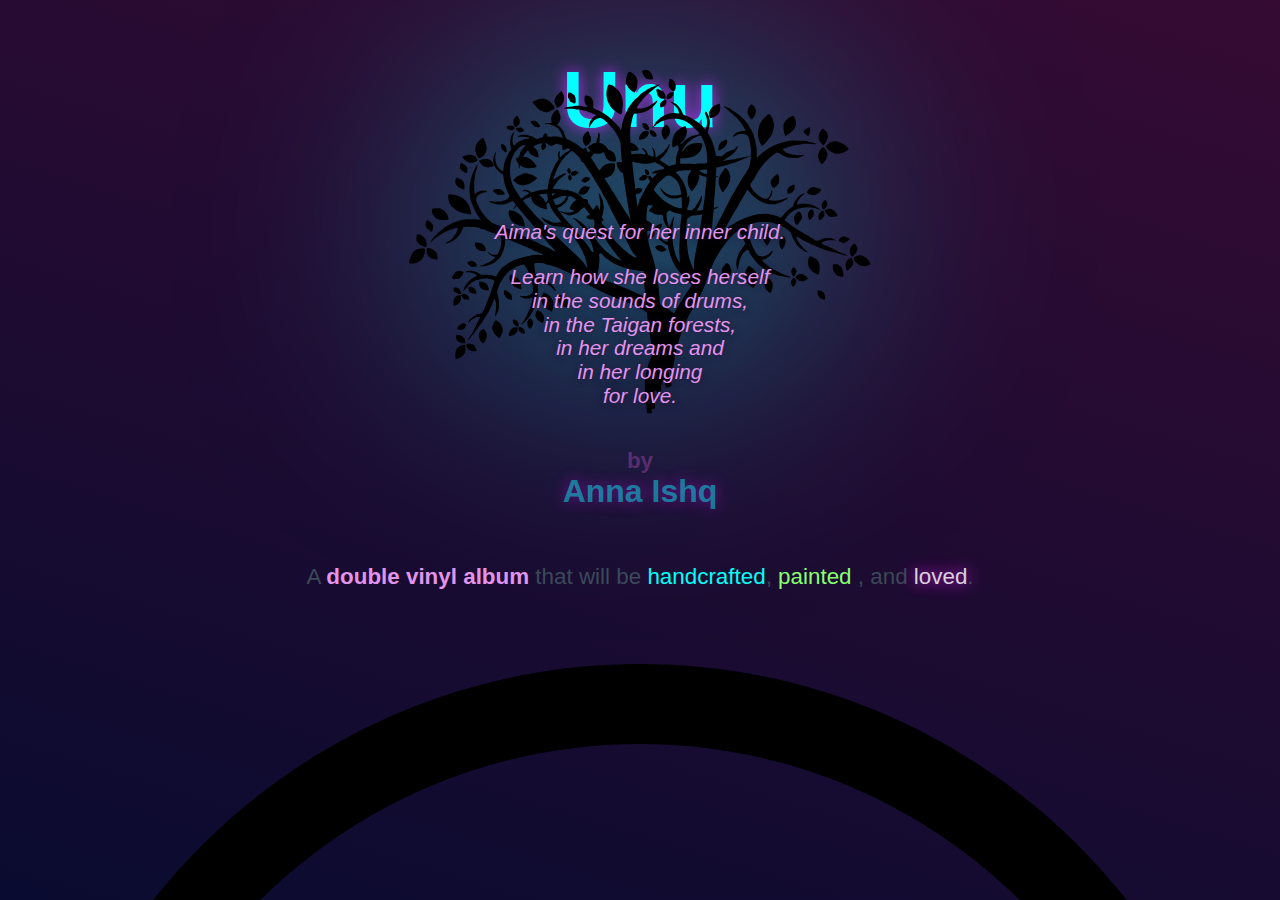
==== docs/index.html @ a0bbf8cc "add nice thank you page" ====
<!DOCTYPE html>
<html lang="en">

<head>
  <link href="normalize.css" rel="stylesheet" />
  <link rel="stylesheet" href="https://sibforms.com/forms/end-form/build/sib-styles.css">
  <link href="style.css" rel="stylesheet" />
</head>

<body>
  <div id='article'>
    <h1 class='album'>Unu</h1>
    <div class='album-desc'>
      <img class='tree' src='tree.svg' />
      <p>Aima's quest for her inner child.</p>
      <p>Learn how she loses herself
        in the sounds of drums,
        in the Taigan forests,
        in her dreams and
        in her longing
        for love.
      </p>
    </div>
    <h2 class='band'>by<br /><b>Anna Ishq</b></h2>

    <p class='what'>
      A <b>double vinyl album</b> that will be
      <span class='hand'>handcrafted</span>,
      <span class='paint'>painted</span>
      , and <span class='loved'>loved</span>.
    </p>
    <!-- SENDINBLUE -->

    <div id='connect' class="sib-form">
      <div id="sib-form-container" class="sib-form-container">
        <div id="error-message" class="sib-form-message-panel">
          <div class="sib-form-message-panel__text sib-form-message-panel__text--center">
            <svg viewBox="0 0 512 512" class="sib-icon sib-notification__icon">
              <path
                d="M256 40c118.621 0 216 96.075 216 216 0 119.291-96.61 216-216 216-119.244 0-216-96.562-216-216 0-119.203 96.602-216 216-216m0-32C119.043 8 8 119.083 8 256c0 136.997 111.043 248 248 248s248-111.003 248-248C504 119.083 392.957 8 256 8zm-11.49 120h22.979c6.823 0 12.274 5.682 11.99 12.5l-7 168c-.268 6.428-5.556 11.5-11.99 11.5h-8.979c-6.433 0-11.722-5.073-11.99-11.5l-7-168c-.283-6.818 5.167-12.5 11.99-12.5zM256 340c-15.464 0-28 12.536-28 28s12.536 28 28 28 28-12.536 28-28-12.536-28-28-28z" />
            </svg>
            <span class="sib-form-message-panel__inner-text">
              Your subscription could not be saved 😭. Please try again.
            </span>
          </div>
        </div>
        <div></div>
        <div id="success-message" class="sib-form-message-panel">
          <div class="sib-form-message-panel__text sib-form-message-panel__text--center">
            <svg viewBox="0 0 512 512" class="sib-icon sib-notification__icon">
              <path
                d="M256 8C119.033 8 8 119.033 8 256s111.033 248 248 248 248-111.033 248-248S392.967 8 256 8zm0 464c-118.664 0-216-96.055-216-216 0-118.663 96.055-216 216-216 118.664 0 216 96.055 216 216 0 118.663-96.055 216-216 216zm141.63-274.961L217.15 376.071c-4.705 4.667-12.303 4.637-16.97-.068l-85.878-86.572c-4.667-4.705-4.637-12.303.068-16.97l8.52-8.451c4.705-4.667 12.303-4.637 16.97.068l68.976 69.533 163.441-162.13c4.705-4.667 12.303-4.637 16.97.068l8.451 8.52c4.668 4.705 4.637 12.303-.068 16.97z" />
            </svg>
            <span class="sib-form-message-panel__inner-text">
              Your subscription has been successful. Thank you 💖 !
            </span>
          </div>
        </div>
        <div></div>
        <div id="sib-container" class="what sib-container--large sib-container--vertical">
          <form id="sib-form" method="POST"
            action="https://6066d3c8.sibforms.com/serve/[base64]"
            data-type="subscription">
            <div>
              <div class="sib-input sib-form-block">
                <div class="form__entry entry_block">
                  <div class="form__label-row ">
                    <label class="entry__label" for="EMAIL" data-required="*">Enter your email address to be
                      notified&nbsp;</label>

                    <div class="entry__field">
                      <input class="input " type="text" id="EMAIL" name="EMAIL" autocomplete="off" placeholder="EMAIL"
                        data-required="true" required />
                    </div>
                  </div>

                  <label class="entry__error entry__error--primary">
                  </label>
                  <label class="entry__specification">
                    For example: abc@xyz.com
                  </label>
                </div>
              </div>
            </div>
            <div>
              <div class="sib-optin sib-form-block" data-required="true">
                <div class="form__entry entry_mcq">
                  <div class="form__label-row ">
                    <div class="entry__choice">
                      <label>
                        <input type="checkbox" class="input_replaced" value="1" id="OPT_IN" name="OPT_IN" required />
                        <span class="checkbox checkbox_tick_positive"></span><span>
                          <p class='agree'>I agree to receive your newsletters and accept the data privacy
                            statement.&nbsp;<span data-required="*" class="entry__label entry__label_optin"></span>
                          </p>
                        </span> </label>
                    </div>
                  </div>
                  <label class="entry__error entry__error--primary">
                  </label>
                  <label class="entry__specification">
                    You may unsubscribe at any time using the link in each email.
                  </label>
                </div>
              </div>
            </div>
            <div>
              <div class="sib-form__declaration">
                <div class="declaration-block-icon">
                  <svg class="icon__SVG" width="0" height="0" version="1.1" xmlns="http://www.w3.org/2000/svg">
                    <defs>
                      <symbol id="svgIcon-sphere" viewBox="0 0 63 63">
                        <path class="path1"
                          d="M31.54 0l1.05 3.06 3.385-.01-2.735 1.897 1.05 3.042-2.748-1.886-2.738 1.886 1.044-3.05-2.745-1.897h3.393zm13.97 3.019L46.555 6.4l3.384.01-2.743 2.101 1.048 3.387-2.752-2.1-2.752 2.1 1.054-3.382-2.745-2.105h3.385zm9.998 10.056l1.039 3.382h3.38l-2.751 2.1 1.05 3.382-2.744-2.091-2.743 2.091 1.054-3.381-2.754-2.1h3.385zM58.58 27.1l1.04 3.372h3.379l-2.752 2.096 1.05 3.387-2.744-2.091-2.75 2.092 1.054-3.387-2.747-2.097h3.376zm-3.076 14.02l1.044 3.364h3.385l-2.743 2.09 1.05 3.392-2.744-2.097-2.743 2.097 1.052-3.377-2.752-2.117 3.385-.01zm-9.985 9.91l1.045 3.364h3.393l-2.752 2.09 1.05 3.393-2.745-2.097-2.743 2.097 1.05-3.383-2.751-2.1 3.384-.01zM31.45 55.01l1.044 3.043 3.393-.008-2.752 1.9L34.19 63l-2.744-1.895-2.748 1.891 1.054-3.05-2.743-1.9h3.384zm-13.934-3.98l1.036 3.364h3.402l-2.752 2.09 1.053 3.393-2.747-2.097-2.752 2.097 1.053-3.382-2.743-2.1 3.384-.01zm-9.981-9.91l1.045 3.364h3.398l-2.748 2.09 1.05 3.392-2.753-2.1-2.752 2.096 1.053-3.382-2.743-2.102 3.384-.009zM4.466 27.1l1.038 3.372H8.88l-2.752 2.097 1.053 3.387-2.743-2.09-2.748 2.09 1.053-3.387L0 30.472h3.385zm3.069-14.025l1.045 3.382h3.395L9.23 18.56l1.05 3.381-2.752-2.09-2.752 2.09 1.053-3.381-2.744-2.1h3.384zm9.99-10.056L18.57 6.4l3.393.01-2.743 2.1 1.05 3.373-2.754-2.092-2.751 2.092 1.053-3.382-2.744-2.1h3.384zm24.938 19.394l-10-4.22a2.48 2.48 0 00-1.921 0l-10 4.22A2.529 2.529 0 0019 24.75c0 10.47 5.964 17.705 11.537 20.057a2.48 2.48 0 001.921 0C36.921 42.924 44 36.421 44 24.75a2.532 2.532 0 00-1.537-2.336zm-2.46 6.023l-9.583 9.705a.83.83 0 01-1.177 0l-5.416-5.485a.855.855 0 010-1.192l1.177-1.192a.83.83 0 011.177 0l3.65 3.697 7.819-7.916a.83.83 0 011.177 0l1.177 1.191a.843.843 0 010 1.192z"
                          fill="#0092FF"></path>
                      </symbol>
                    </defs>
                  </svg>
                  <svg class="svgIcon-sphere">
                    <use xlink:href="#svgIcon-sphere"></use>
                  </svg>
                </div>
                <p>
                  We use Sendinblue as our marketing platform. By Clicking below to submit this form, you acknowledge
                  that the information you provided will be transferred to Sendinblue for processing in accordance with
                  their <a target="_blank" class="clickable_link"
                    href="https://www.sendinblue.com/legal/termsofuse/">terms of use</a>
                </p>
              </div>

            </div>
            <div>
              <div class="sib-captcha sib-form-block">
                <div class="form__entry entry_block">
                  <div class="form__label-row ">
                    <script>
                      function handleCaptchaResponse() {
                        var event = new Event('captchaChange');
                        document.getElementById('sib-captcha').dispatchEvent(event);
                      }
                    </script>
                    <div class="g-recaptcha sib-visible-recaptcha" id="sib-captcha"
                      data-sitekey="6Lf5UkglAAAAABh7Z6KEwDPPLMOrVf8pOLL-XUSX" data-callback="handleCaptchaResponse">
                    </div>
                  </div>
                  <label class="entry__error entry__error--primary">
                  </label>
                </div>
              </div>
            </div>
            <div>
              <div class="sib-form-block">
                <button class="sib-form-block__button sib-form-block__button-with-loader" form="sib-form" type="submit">
                  <svg class="icon clickable__icon progress-indicator__icon sib-hide-loader-icon" viewBox="0 0 512 512">
                    <path
                      d="M460.116 373.846l-20.823-12.022c-5.541-3.199-7.54-10.159-4.663-15.874 30.137-59.886 28.343-131.652-5.386-189.946-33.641-58.394-94.896-95.833-161.827-99.676C261.028 55.961 256 50.751 256 44.352V20.309c0-6.904 5.808-12.337 12.703-11.982 83.556 4.306 160.163 50.864 202.11 123.677 42.063 72.696 44.079 162.316 6.031 236.832-3.14 6.148-10.75 8.461-16.728 5.01z" />
                  </svg>
                  VALIDATE
                </button>
              </div>
            </div>

            <input type="text" name="email_address_check" value="" class="input--hidden">
            <input type="hidden" name="locale" value="en">
          </form>
        </div>
      </div>
    </div>
    <!-- End Sendinblue Form -->


    <!-- /SENDINBLUE -->
    <!--
    <div id="social">
      <p>Be notified through:</p>
      <a class="btn btn-icon btn-facebook" href="#"><i class="fa fa-facebook"></i><span>Facebook</span></a>
      <a class="btn btn-icon btn-twitter" href="#"><i class="fa fa-twitter"></i><span>Twitter</span></a>
      <a class="btn btn-icon btn-googleplus" href="#"><i class="fa fa-google-plus"></i><span>Google+</span></a>
      <a class="btn btn-icon btn-pinterest" href="#"><i class="fa fa-pinterest"></i><span>Pinterest</span></a>
      <a class="btn btn-icon btn-linkedin" href="#"><i class="fa fa-linkedin"></i><span>LinkedIn</span></a>
    </div>

    <p class='qr'>
      <img src='unu-qr-s.png' />
    </p>
      TODO: 
      1. email entry
      2. follow on insta, facebook, etc
      3. "share button" (with social card)

    <h3>Pre-sale opening soon</h3>
    <h3>Get the early bird price:</h3>
    -->
  </div>

  <script>
    window.REQUIRED_CODE_ERROR_MESSAGE = 'Please choose a country code';
    window.LOCALE = 'en';
    window.EMAIL_INVALID_MESSAGE = window.SMS_INVALID_MESSAGE = "The information provided is invalid. Please review the field format and try again.";

    window.REQUIRED_ERROR_MESSAGE = "This field cannot be left blank 😊";

    window.GENERIC_INVALID_MESSAGE = "The information provided is invalid. Please review the field format and try again.";




    window.translation = {
      common: {
        selectedList: '{quantity} list selected',
        selectedLists: '{quantity} lists selected'
      }
    };

    var AUTOHIDE = Boolean(0);
  </script>
  <script defer src="https://sibforms.com/forms/end-form/build/main.js"></script>

  <script src="https://www.google.com/recaptcha/api.js?hl=en"></script>
</body>

</html>
---- docs/style.css ----
@import url(https://maxcdn.bootstrapcdn.com/font-awesome/4.2.0/css/font-awesome.min.css);
@import url(https://fonts.googleapis.com/css?family=Roboto:400,300);

html {
  height: 100%;
}
body {
  height: 100%;
  overflow: hidden;

  color: #e394ec;
  background-repeat: no-repeat;
  background-attachment: fixed;
  background: linear-gradient(197deg, #350b33 0%, #0a0b30 100%);

  font-family:Arial, Helvetica, sans-serif;
}

#article {
  height: 100%;
  width: 100%;
  overflow:auto;
  position: relative;
}

h1.album {
  text-align: center;
  font-size: 5rem;
  color: #00ffff;
  text-shadow: 0 0 15px #e20aff;
}

div.album-desc {
  position: relative;
  max-width: 300px;
  display: table;
  margin: -100px auto;
  padding: 100px;
}

.album-desc img.tree {
  position:absolute;
  top:-40px;
  left:0px;
  bottom:0;
  right:0;
  z-index:20;
  filter: drop-shadow(0 0 130px #00fffa);
  animation: shadow 18s infinite;
}

@keyframes loved {
  0% { 
    color: #3c4858;
  }
  90% { 
    color: #ffffffcf;
  }
}

@keyframes shadow {
  0%, 100%  { 
    filter: brightness(0.12) drop-shadow(0 10px 130px #00fffa);
  }
  50% { 
    filter: brightness(0.08) drop-shadow(0 10px 130px #ffff00);
  }
}

.album-desc p {
  position: relative;
  z-index:30;
  font-size: 1.3rem;
  font-style: italic;
  text-align: center;
  white-space:pre-line;
  text-shadow: 0 0 8px #211035;
}

h2.band {
  color: #5e2165;
  font-size: 1.4rem;

  text-align: center;
  font-weight: bold;
}

h2.band b {
  font-size: 2rem;
  color: #00ffff73;
  text-shadow: 0 0 15px #e20aff78;
}


#article .what b {
  color: #e394ec;
}
#article .what .hand {
  color: #02fff7;
}
#article .what .paint {
  color: #88ff6f;
}
#article .what .loved {
  color: #ffffffcf;
  text-shadow: 0 0 15px #e01dfe;
  animation: loved 3s infinite;
  animation-direction: alternate;
}

.qr img {
  border-style: none;
  max-width: 20%;
  display: table;
  margin: auto;
}

h3.pre-sale {

}

/**** share buttons ****/



/*Pen code from this point on*/
.btn {
  clear:both;
  white-space:nowrap;
  font-size:.8em;
  display:inline-block;
  border-radius:5px;
  box-shadow: 0 1px 5px 0 rgba(0, 0, 0, 0.35);
  margin:2px;
  -webkit-transition:all .5s;
  -moz-transition:all .5s;
  transition:all .5s;
  overflow:hidden
}

.btn:hover {
  box-shadow: 0 5px 15px 0 rgba(0, 0, 0, 0.45);
}

.btn:focus {
  box-shadow: 0 3px 10px 0 rgba(0, 0, 0, 0.4);
}

.btn > span,.btn-icon > i {
  float:left;
  padding:13px;
  -webkit-transition:all .5s;
  -moz-transition:all .5s;
  transition:all .5s;
  line-height:1em
}

.btn > span {
  padding:14px 18px 16px;
  white-space:nowrap;
  color:#FFF;
  background:#b8b8b8
}

.btn:focus > span {
  background:#9a9a9a
}

.btn-icon > i {
  border-radius:5px 0 0 5px;
  position:relative;
  width:13px;
  text-align:center;
  font-size:1.25em;
  color:#fff;
  background:#212121
}

.btn-icon > i:after {
  content:"";
  border:8px solid;
  border-color:transparent transparent transparent #222;
  position:absolute;
  top:13px;
  right:-15px
}

.btn-icon:hover > i,.btn-icon:focus > i {
  color:#FFF
}

.btn-icon > span {
  border-radius:0 5px 5px 0
}

/*Facebook*/
.btn-facebook:hover > i,.btn-facebook:focus > i {
  color:#3b5998
}

.btn-facebook > span {
  background:#3b5998
}

/*Twitter*/
.btn-twitter:hover > i,.btn-twitter:focus > i {
  color:#55acee
}

.btn-twitter > span {
  background:#55acee
}

/*Google*/
.btn-googleplus:hover > i,.btn-googleplus:focus > i {
  color:#dd4b39
}

.btn-googleplus > span {
  background:#dd4b39
}

/*Pinterest*/
.btn-pinterest:hover > i,.btn-pinterest:focus > i {
  color:#cb2028
}

.btn-pinterest > span {
  background:#cb2028
}

/*LinkedIn*/
.btn-linkedin:hover > i,.btn-linkedin:focus > i {
  color:#007bb6
}

.btn-linkedin > span {
  background:#007bb6
}


/*** SENDINBLUE ***/
#sib-container {
  margin: 2rem auto;
  display: table;
  width: auto;
  width: 600px;
  /* height: 200px; */
}

@font-face {
  font-display: block;
  font-family: Roboto;
  src: url(https://assets.sendinblue.com/font/Roboto/Latin/normal/normal/7529907e9eaf8ebb5220c5f9850e3811.woff2) format("woff2"), url(https://assets.sendinblue.com/font/Roboto/Latin/normal/normal/25c678feafdc175a70922a116c9be3e7.woff) format("woff")
}

@font-face {
  font-display: fallback;
  font-family: Roboto;
  font-weight: 600;
  src: url(https://assets.sendinblue.com/font/Roboto/Latin/medium/normal/6e9caeeafb1f3491be3e32744bc30440.woff2) format("woff2"), url(https://assets.sendinblue.com/font/Roboto/Latin/medium/normal/71501f0d8d5aa95960f6475d5487d4c2.woff) format("woff")
}

@font-face {
  font-display: fallback;
  font-family: Roboto;
  font-weight: 700;
  src: url(https://assets.sendinblue.com/font/Roboto/Latin/bold/normal/3ef7cf158f310cf752d5ad08cd0e7e60.woff2) format("woff2"), url(https://assets.sendinblue.com/font/Roboto/Latin/bold/normal/ece3a1d82f18b60bcce0211725c476aa.woff) format("woff")
}

#sib-container input:-ms-input-placeholder {
  text-align: left;
  font-family: "Helvetica", sans-serif;
  color: #c0ccda;
}

#sib-container input::placeholder {
  text-align: left;
  font-family: "Helvetica", sans-serif;
  color: #c0ccda;
}

#sib-container textarea::placeholder {
  text-align: left;
  font-family: "Helvetica", sans-serif;
  color: #c0ccda;
}

.sib-form__declaration {
  opacity: 0.4;
  filter: hue-rotate(71deg);
}

.sib-form .entry__specification {
  color: #8a9cb4;
  margin: 0;
  font-size: 80%;
}

p.agree {
  color: #e41cf8a6;
}

#sib-form .entry__label {
  display: inline;
}

#sib-form > div {
  padding: 8px 0;
}

svg.svgIcon-sphere {
  width:63px;
  height:63px;
}

#sib-form .sib-form-block__button {
  background: #e20aff;
  font-weight: bold;
  color: #121031;

  border: 1px solid #e11bfe8f;
  border-radius: 5px;
  box-shadow: 0 0 15px #0f0906cf;
}

#article .what {
  text-align: center;
  color: #3c4858;
  font-size: 1.4rem;
  margin: 20px;
}


@media (min-width:320px)  { 
  #article p.what {
    line-height:150%;
  }
  #connect {
    padding: 0;
  }
  #sib-container.what {
    margin: 50px 0 0 0;
    font-size: inherit;
    width: 100%;
    border-top: 1px solid #e11bfe8f;
    padding: 50px;
    background: #05133199;
    box-shadow: 0 0 15px #ff996278;
  }
}

@media (min-width:700px) { 
  #connect {
    height: 600px;
  }

  #article .what {
    color: #3c4858;
    font-size: 1.4rem;
    margin: 50px auto;
    display: table;
  }
  #sib-container.what {
    width: 600px;
    display: table;
    margin: 50px auto;
    font-size: inherit;
    border: 1px solid #e11bfe8f;
    border-radius: 10px;
    padding: 20px;
    background: #05133199;
    box-shadow: 0 0 15px #ff996278;
  }
}
@media (min-width:1281px) { /* hi-res laptops and desktops */ }
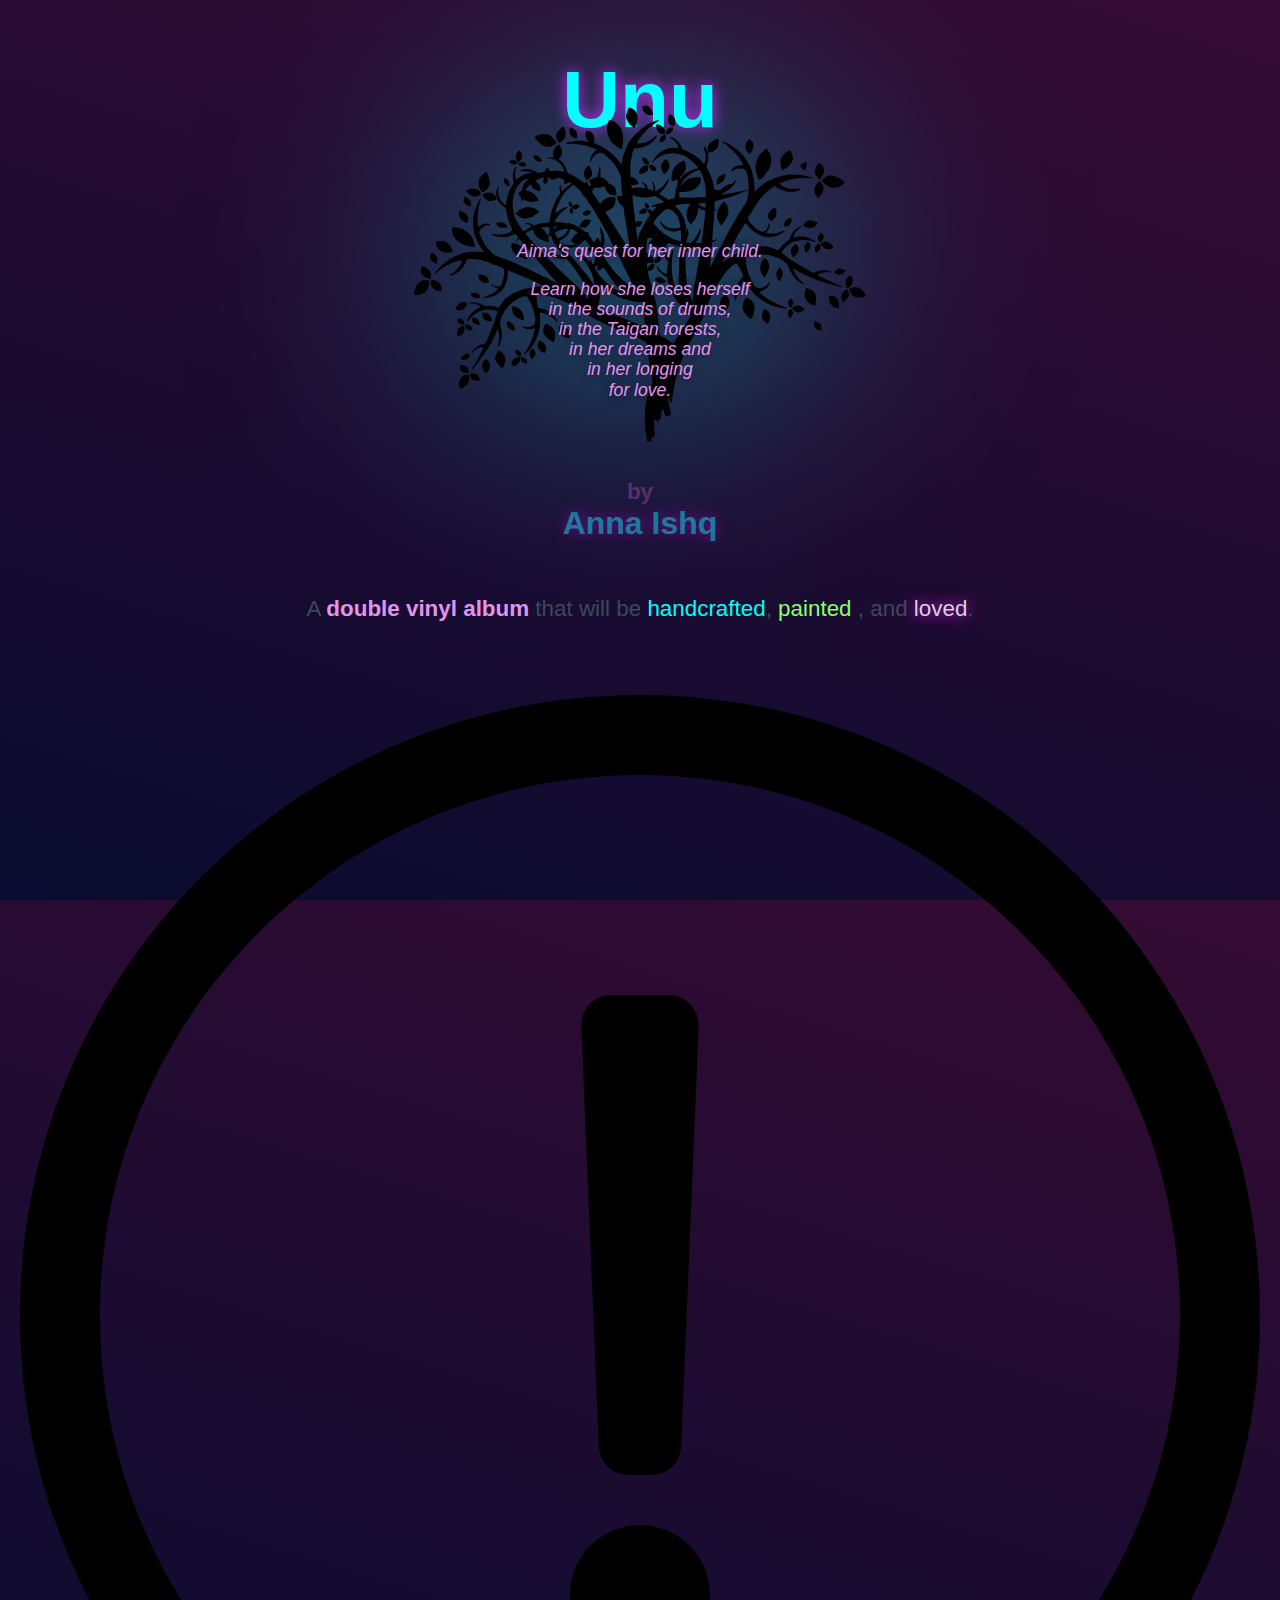
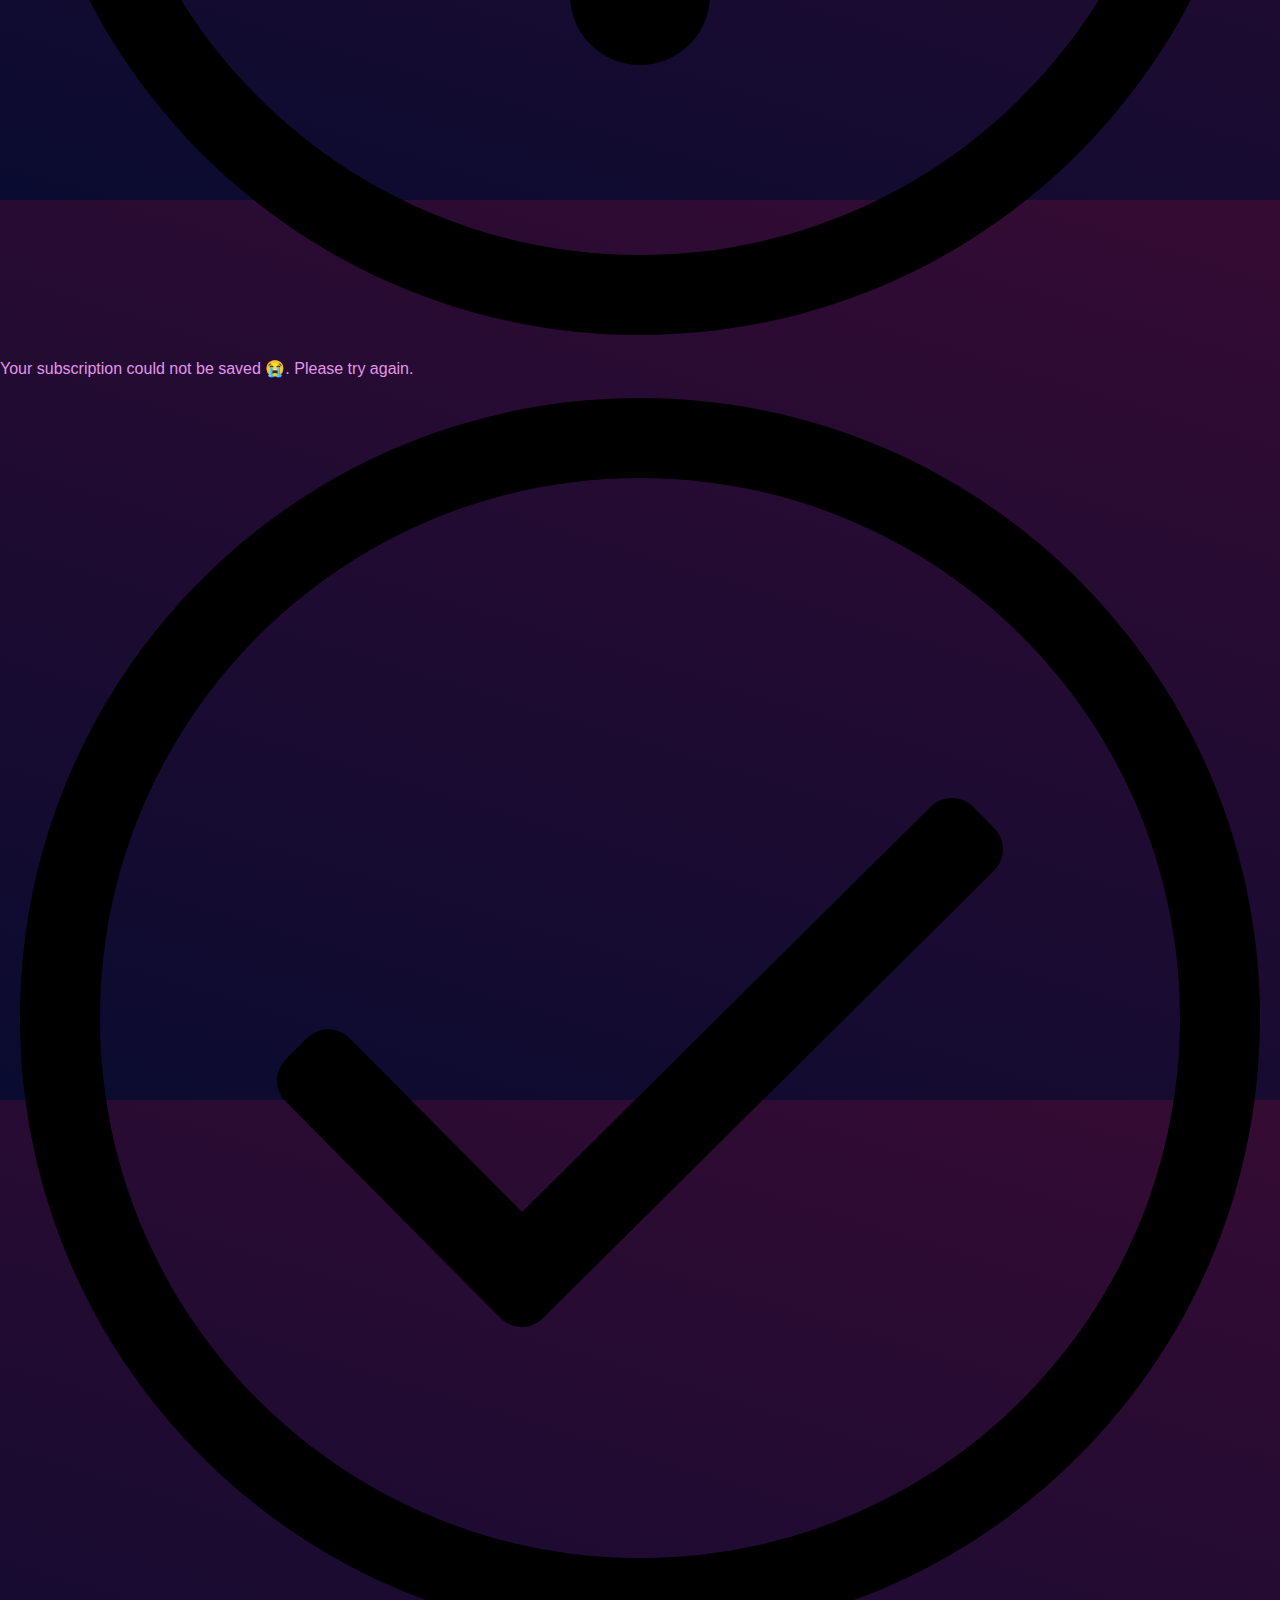
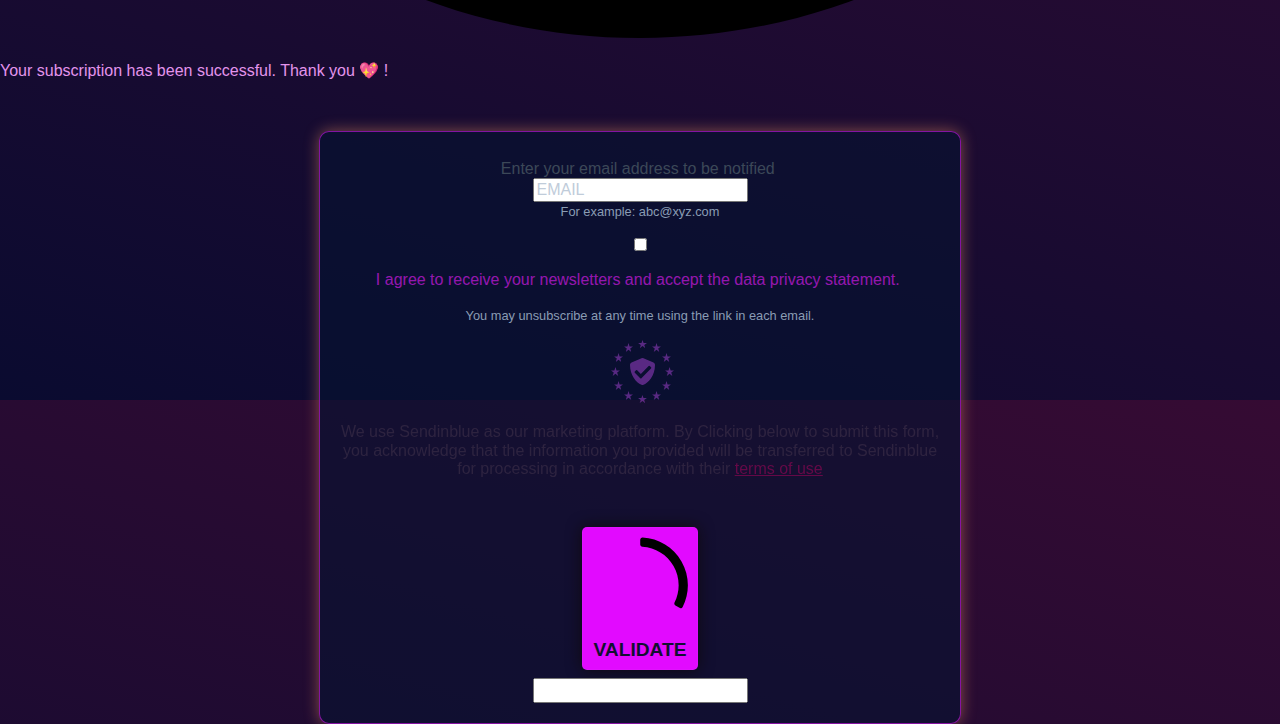
==== commit 8fe462ce: "improved tree display when resizing window" ====
--- a/docs/index.html
+++ b/docs/index.html
@@ -12,14 +12,16 @@
     <h1 class='album'>Unu</h1>
     <div class='album-desc'>
       <img class='tree' src='tree.svg' />
-      <p>Aima's quest for her inner child.</p>
-      <p>Learn how she loses herself
-        in the sounds of drums,
-        in the Taigan forests,
-        in her dreams and
-        in her longing
-        for love.
-      </p>
+      <div class='story'>
+        <p>Aima's quest for her inner child.</p>
+        <p>Learn how she loses herself
+          in the sounds of drums,
+          in the Taigan forests,
+          in her dreams and
+          in her longing
+          for love.
+        </p>
+      </div>
     </div>
     <h2 class='band'>by<br /><b>Anna Ishq</b></h2>
 
@@ -59,7 +61,7 @@
         <div></div>
         <div id="sib-container" class="what sib-container--large sib-container--vertical">
           <form id="sib-form" method="POST"
-            action="https://6066d3c8.sibforms.com/serve/[base64]"
+            action="https://6066d3c8.sibforms.com/serve/[base64]"
             data-type="subscription">
             <div>
               <div class="sib-input sib-form-block">
@@ -130,23 +132,8 @@
 
             </div>
             <div>
-              <div class="sib-captcha sib-form-block">
-                <div class="form__entry entry_block">
-                  <div class="form__label-row ">
-                    <script>
-                      function handleCaptchaResponse() {
-                        var event = new Event('captchaChange');
-                        document.getElementById('sib-captcha').dispatchEvent(event);
-                      }
-                    </script>
-                    <div class="g-recaptcha sib-visible-recaptcha" id="sib-captcha"
-                      data-sitekey="6Lf5UkglAAAAABh7Z6KEwDPPLMOrVf8pOLL-XUSX" data-callback="handleCaptchaResponse">
-                    </div>
-                  </div>
-                  <label class="entry__error entry__error--primary">
-                  </label>
-                </div>
-              </div>
+              <div class="g-recaptcha" data-sitekey="6LeVXEwlAAAAAHlqNTfG-Y4meAdv8w8OZF-QHkio"
+                data-callback="invisibleCaptchaCallback" data-size="invisible" onclick="executeCaptcha"></div>
             </div>
             <div>
               <div class="sib-form-block">
@@ -166,31 +153,7 @@
         </div>
       </div>
     </div>
-    <!-- End Sendinblue Form -->
-
-
     <!-- /SENDINBLUE -->
-    <!--
-    <div id="social">
-      <p>Be notified through:</p>
-      <a class="btn btn-icon btn-facebook" href="#"><i class="fa fa-facebook"></i><span>Facebook</span></a>
-      <a class="btn btn-icon btn-twitter" href="#"><i class="fa fa-twitter"></i><span>Twitter</span></a>
-      <a class="btn btn-icon btn-googleplus" href="#"><i class="fa fa-google-plus"></i><span>Google+</span></a>
-      <a class="btn btn-icon btn-pinterest" href="#"><i class="fa fa-pinterest"></i><span>Pinterest</span></a>
-      <a class="btn btn-icon btn-linkedin" href="#"><i class="fa fa-linkedin"></i><span>LinkedIn</span></a>
-    </div>
-
-    <p class='qr'>
-      <img src='unu-qr-s.png' />
-    </p>
-      TODO: 
-      1. email entry
-      2. follow on insta, facebook, etc
-      3. "share button" (with social card)
-
-    <h3>Pre-sale opening soon</h3>
-    <h3>Get the early bird price:</h3>
-    -->
   </div>
 
   <script>
@@ -198,7 +161,7 @@
     window.LOCALE = 'en';
     window.EMAIL_INVALID_MESSAGE = window.SMS_INVALID_MESSAGE = "The information provided is invalid. Please review the field format and try again.";
 
-    window.REQUIRED_ERROR_MESSAGE = "This field cannot be left blank 😊";
+    window.REQUIRED_ERROR_MESSAGE = "This field cannot be left blank 🧐";
 
     window.GENERIC_INVALID_MESSAGE = "The information provided is invalid. Please review the field format and try again.";
 
--- a/docs/style.css
+++ b/docs/style.css
@@ -1,25 +1,15 @@
-@import url(https://maxcdn.bootstrapcdn.com/font-awesome/4.2.0/css/font-awesome.min.css);
-@import url(https://fonts.googleapis.com/css?family=Roboto:400,300);
-
 html {
   height: 100%;
 }
 body {
-  height: 100%;
-  overflow: hidden;
-
   color: #e394ec;
   background-repeat: no-repeat;
   background-attachment: fixed;
-  background: linear-gradient(197deg, #350b33 0%, #0a0b30 100%);
-
+  background: linear-gradient(204deg, #350b33 0%, #0a0b30 70%);
   font-family:Arial, Helvetica, sans-serif;
 }
 
 #article {
-  height: 100%;
-  width: 100%;
-  overflow:auto;
   position: relative;
 }
 
@@ -30,20 +20,15 @@
   text-shadow: 0 0 15px #e20aff;
 }
 
-div.album-desc {
-  position: relative;
-  max-width: 300px;
-  display: table;
-  margin: -100px auto;
-  padding: 100px;
+
+div.album-desc .story {
+  position:absolute;
+  top:6rem;
+  left: 0;
+  right: 0;
 }
 
 .album-desc img.tree {
-  position:absolute;
-  top:-40px;
-  left:0px;
-  bottom:0;
-  right:0;
   z-index:20;
   filter: drop-shadow(0 0 130px #00fffa);
   animation: shadow 18s infinite;
@@ -85,6 +70,10 @@
   font-weight: bold;
 }
 
+.thank-you h2.band {
+  margin-top: 60px;
+}
+
 h2.band b {
   font-size: 2rem;
   color: #00ffff73;
@@ -115,131 +104,8 @@
   margin: auto;
 }
 
-h3.pre-sale {
-
-}
-
-/**** share buttons ****/
-
-
-
-/*Pen code from this point on*/
-.btn {
-  clear:both;
-  white-space:nowrap;
-  font-size:.8em;
-  display:inline-block;
-  border-radius:5px;
-  box-shadow: 0 1px 5px 0 rgba(0, 0, 0, 0.35);
-  margin:2px;
-  -webkit-transition:all .5s;
-  -moz-transition:all .5s;
-  transition:all .5s;
-  overflow:hidden
-}
-
-.btn:hover {
-  box-shadow: 0 5px 15px 0 rgba(0, 0, 0, 0.45);
-}
-
-.btn:focus {
-  box-shadow: 0 3px 10px 0 rgba(0, 0, 0, 0.4);
-}
-
-.btn > span,.btn-icon > i {
-  float:left;
-  padding:13px;
-  -webkit-transition:all .5s;
-  -moz-transition:all .5s;
-  transition:all .5s;
-  line-height:1em
-}
-
-.btn > span {
-  padding:14px 18px 16px;
-  white-space:nowrap;
-  color:#FFF;
-  background:#b8b8b8
-}
-
-.btn:focus > span {
-  background:#9a9a9a
-}
-
-.btn-icon > i {
-  border-radius:5px 0 0 5px;
-  position:relative;
-  width:13px;
-  text-align:center;
-  font-size:1.25em;
-  color:#fff;
-  background:#212121
-}
-
-.btn-icon > i:after {
-  content:"";
-  border:8px solid;
-  border-color:transparent transparent transparent #222;
-  position:absolute;
-  top:13px;
-  right:-15px
-}
-
-.btn-icon:hover > i,.btn-icon:focus > i {
-  color:#FFF
-}
-
-.btn-icon > span {
-  border-radius:0 5px 5px 0
-}
-
-/*Facebook*/
-.btn-facebook:hover > i,.btn-facebook:focus > i {
-  color:#3b5998
-}
-
-.btn-facebook > span {
-  background:#3b5998
-}
-
-/*Twitter*/
-.btn-twitter:hover > i,.btn-twitter:focus > i {
-  color:#55acee
-}
-
-.btn-twitter > span {
-  background:#55acee
-}
-
-/*Google*/
-.btn-googleplus:hover > i,.btn-googleplus:focus > i {
-  color:#dd4b39
-}
-
-.btn-googleplus > span {
-  background:#dd4b39
-}
-
-/*Pinterest*/
-.btn-pinterest:hover > i,.btn-pinterest:focus > i {
-  color:#cb2028
-}
-
-.btn-pinterest > span {
-  background:#cb2028
-}
-
-/*LinkedIn*/
-.btn-linkedin:hover > i,.btn-linkedin:focus > i {
-  color:#007bb6
-}
-
-.btn-linkedin > span {
-  background:#007bb6
-}
-
-
 /*** SENDINBLUE ***/
+
 #sib-container {
   margin: 2rem auto;
   display: table;
@@ -315,6 +181,8 @@
 }
 
 #sib-form .sib-form-block__button {
+  font-size: 1.2rem;
+  padding: 0.5rem;
   background: #e20aff;
   font-weight: bold;
   color: #121031;
@@ -331,12 +199,36 @@
   margin: 20px;
 }
 
+div.album-desc {
+  position: relative;
+  max-width: 80%;
+  margin: -8.5rem auto 1rem auto;
+  width: 100%;
+  padding-top: 2rem;
+  padding-bottom: 2rem;
+}
+
+div.album-desc img {
+  max-width: 30rem;
+  display: table;
+  margin: 0 auto;
+}
 
 @media (min-width:320px)  { 
+  html {
+    font-size: 32px;
+  }
+  div.album-desc {
+    padding-bottom: 0.5rem;
+  }
+  div.album-desc p {
+    font-size: 1.1rem;
+  }
   #article p.what {
     line-height:150%;
   }
   #connect {
+    font-size: 1rem;
     padding: 0;
   }
   #sib-container.what {
@@ -350,16 +242,30 @@
   }
 }
 
-@media (min-width:700px) { 
-  #connect {
-    height: 600px;
-  }
-
+@media (min-device-width:992px) {
+  html {
+    font-size: 16px;
+  }
+}
+
+@media (min-width:700px) and (min-device-width:992px) {
+  body {
+    background: linear-gradient(197deg, #350b33 0%, #0a0b30 100%);
+  }
   #article .what {
     color: #3c4858;
     font-size: 1.4rem;
     margin: 50px auto;
     display: table;
+  }
+
+  div.album-desc .story {
+    position:absolute;
+    top:10rem;
+  }
+
+  #connect {
+    height: 600px;
   }
   #sib-container.what {
     width: 600px;
@@ -372,5 +278,4 @@
     background: #05133199;
     box-shadow: 0 0 15px #ff996278;
   }
-}
-@media (min-width:1281px) { /* hi-res laptops and desktops */ }+}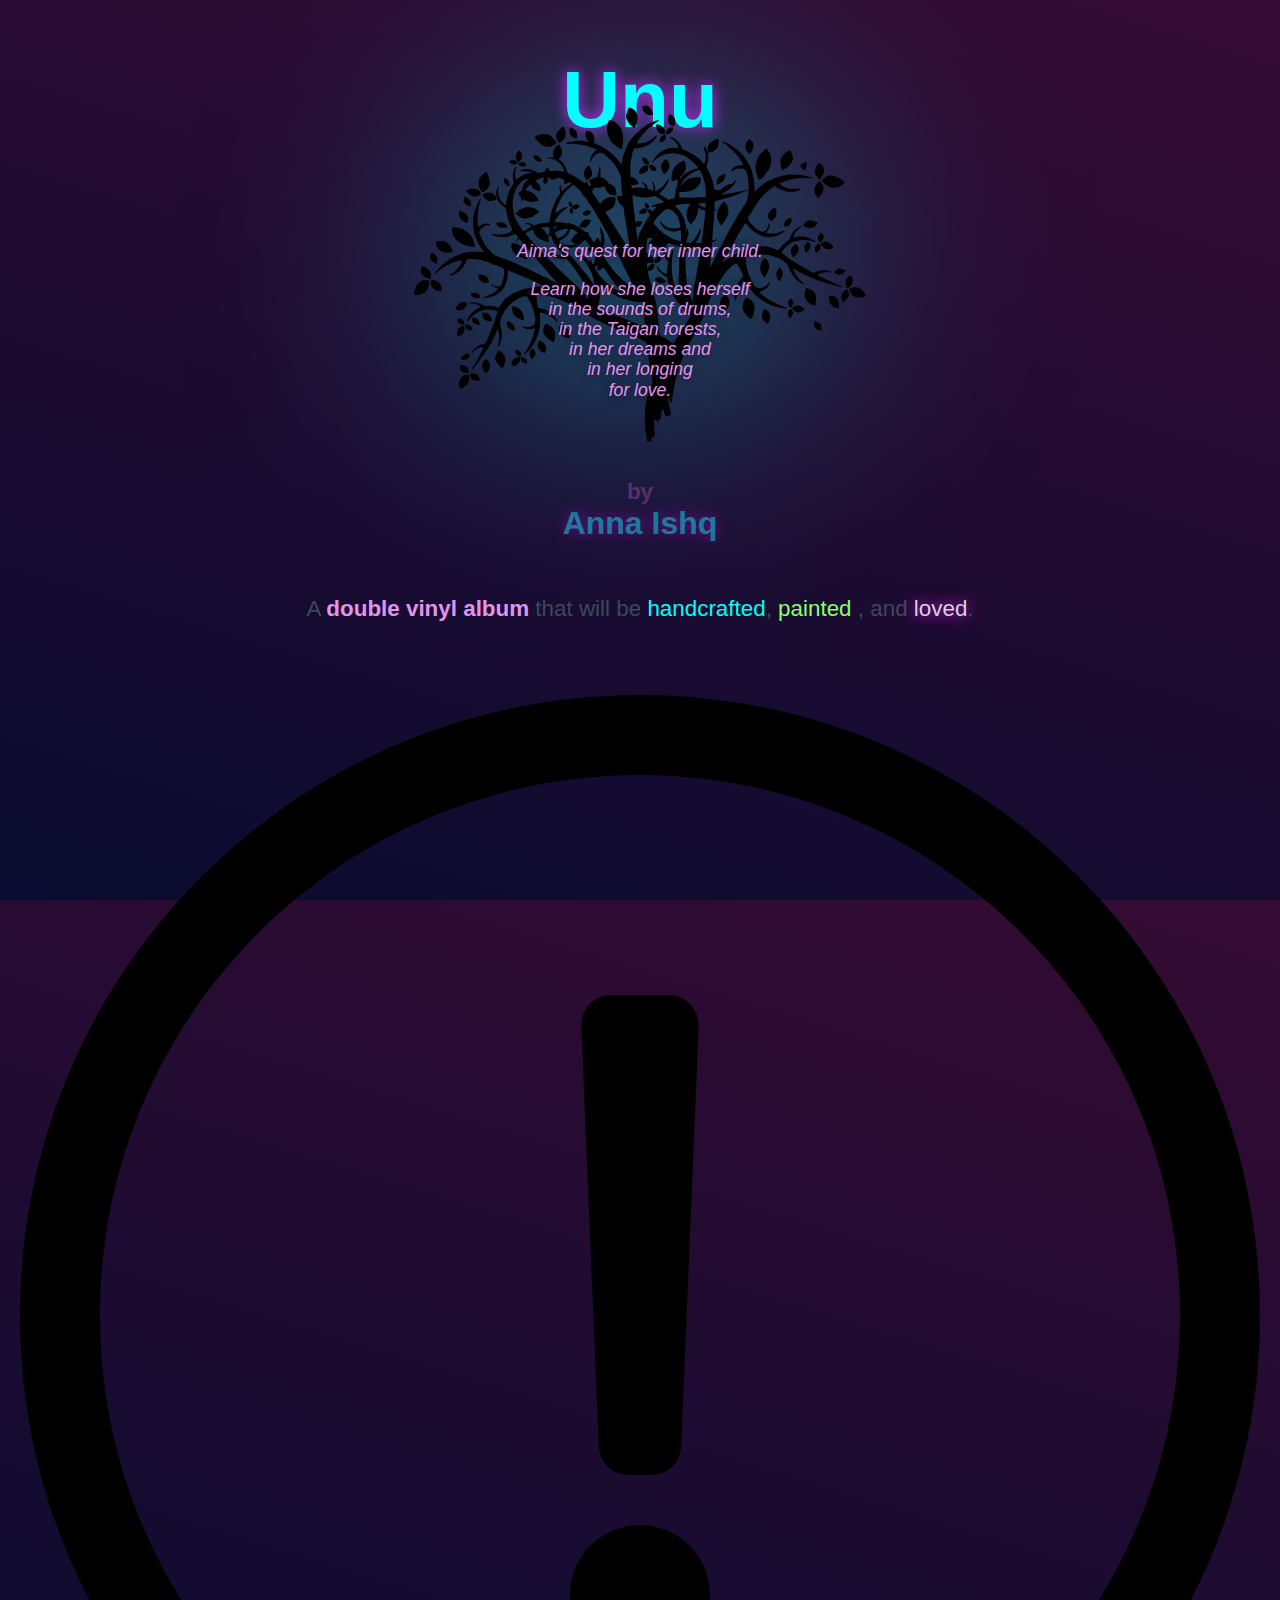
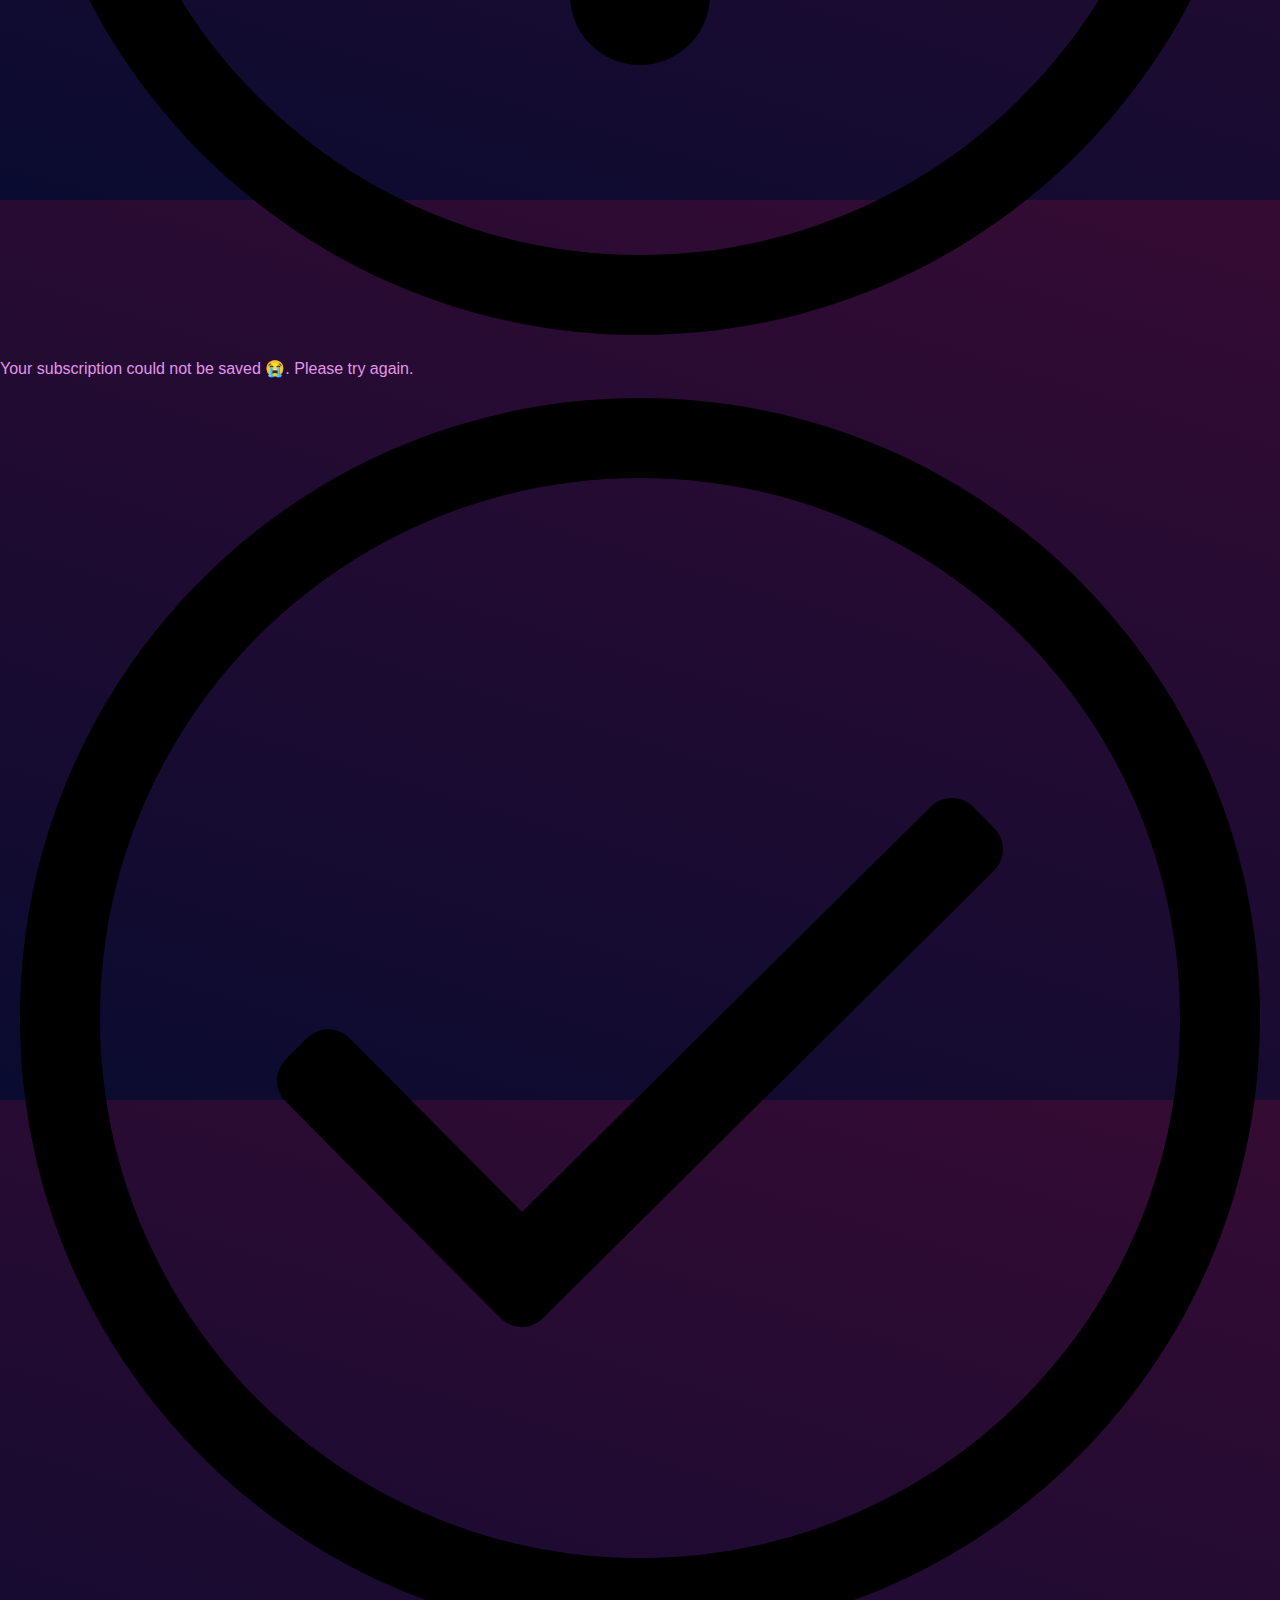
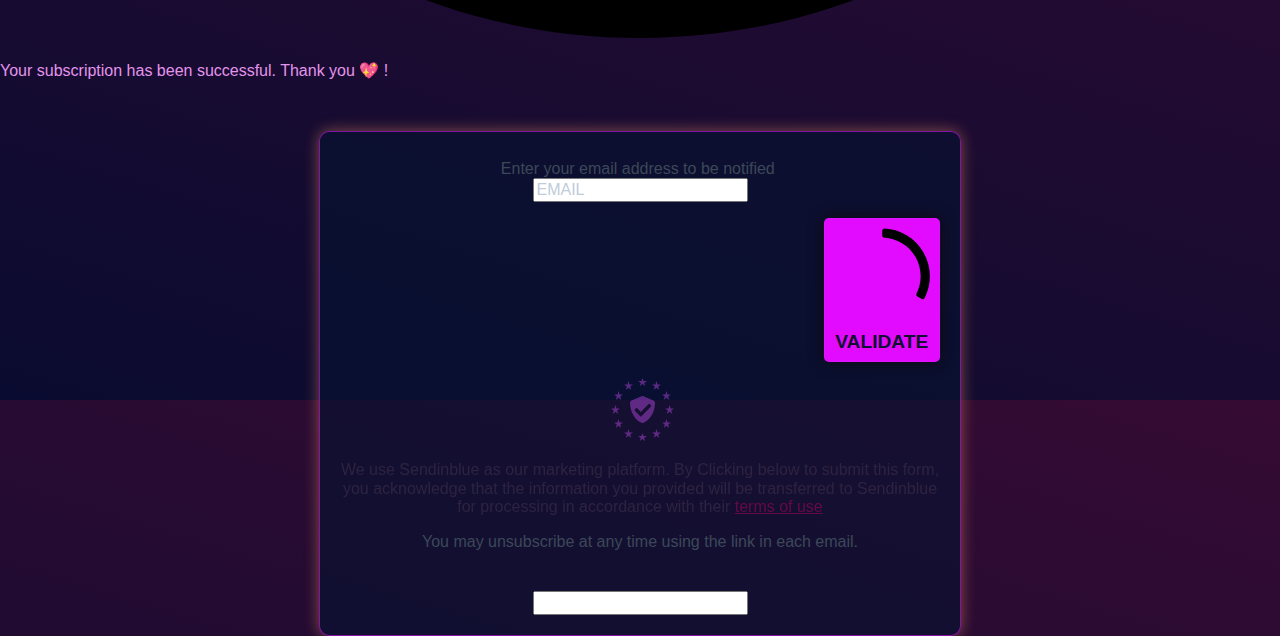
==== commit a3fccfb5: "simplified form, reducing confusion" ====
--- a/docs/index.html
+++ b/docs/index.html
@@ -78,19 +78,17 @@
 
                   <label class="entry__error entry__error--primary">
                   </label>
-                  <label class="entry__specification">
-                    For example: abc@xyz.com
-                  </label>
                 </div>
               </div>
             </div>
-            <div>
+            <div style='display:none'>
               <div class="sib-optin sib-form-block" data-required="true">
                 <div class="form__entry entry_mcq">
                   <div class="form__label-row ">
                     <div class="entry__choice">
                       <label>
-                        <input type="checkbox" class="input_replaced" value="1" id="OPT_IN" name="OPT_IN" required />
+                        <input type="checkbox" class="input_replaced" value="1" id="OPT_IN" name="OPT_IN" required
+                          checked />
                         <span class="checkbox checkbox_tick_positive"></span><span>
                           <p class='agree'>I agree to receive your newsletters and accept the data privacy
                             statement.&nbsp;<span data-required="*" class="entry__label entry__label_optin"></span>
@@ -100,10 +98,18 @@
                   </div>
                   <label class="entry__error entry__error--primary">
                   </label>
-                  <label class="entry__specification">
-                    You may unsubscribe at any time using the link in each email.
-                  </label>
                 </div>
+              </div>
+            </div>
+            <div>
+              <div class="sib-form-block validate">
+                <button class="sib-form-block__button sib-form-block__button-with-loader" form="sib-form" type="submit">
+                  <svg class="icon clickable__icon progress-indicator__icon sib-hide-loader-icon" viewBox="0 0 512 512">
+                    <path
+                      d="M460.116 373.846l-20.823-12.022c-5.541-3.199-7.54-10.159-4.663-15.874 30.137-59.886 28.343-131.652-5.386-189.946-33.641-58.394-94.896-95.833-161.827-99.676C261.028 55.961 256 50.751 256 44.352V20.309c0-6.904 5.808-12.337 12.703-11.982 83.556 4.306 160.163 50.864 202.11 123.677 42.063 72.696 44.079 162.316 6.031 236.832-3.14 6.148-10.75 8.461-16.728 5.01z" />
+                  </svg>
+                  VALIDATE
+                </button>
               </div>
             </div>
             <div>
@@ -129,22 +135,14 @@
                     href="https://www.sendinblue.com/legal/termsofuse/">terms of use</a>
                 </p>
               </div>
+              <p>
+                You may unsubscribe at any time using the link in each email.
+              </p>
 
             </div>
             <div>
               <div class="g-recaptcha" data-sitekey="6LeVXEwlAAAAAHlqNTfG-Y4meAdv8w8OZF-QHkio"
                 data-callback="invisibleCaptchaCallback" data-size="invisible" onclick="executeCaptcha"></div>
-            </div>
-            <div>
-              <div class="sib-form-block">
-                <button class="sib-form-block__button sib-form-block__button-with-loader" form="sib-form" type="submit">
-                  <svg class="icon clickable__icon progress-indicator__icon sib-hide-loader-icon" viewBox="0 0 512 512">
-                    <path
-                      d="M460.116 373.846l-20.823-12.022c-5.541-3.199-7.54-10.159-4.663-15.874 30.137-59.886 28.343-131.652-5.386-189.946-33.641-58.394-94.896-95.833-161.827-99.676C261.028 55.961 256 50.751 256 44.352V20.309c0-6.904 5.808-12.337 12.703-11.982 83.556 4.306 160.163 50.864 202.11 123.677 42.063 72.696 44.079 162.316 6.031 236.832-3.14 6.148-10.75 8.461-16.728 5.01z" />
-                  </svg>
-                  VALIDATE
-                </button>
-              </div>
             </div>
 
             <input type="text" name="email_address_check" value="" class="input--hidden">
--- a/docs/style.css
+++ b/docs/style.css
@@ -158,7 +158,6 @@
 }
 
 .sib-form .entry__specification {
-  color: #8a9cb4;
   margin: 0;
   font-size: 80%;
 }
@@ -169,6 +168,10 @@
 
 #sib-form .entry__label {
   display: inline;
+}
+
+#sib-form .sib-form-block.validate {
+  text-align: right;
 }
 
 #sib-form > div {
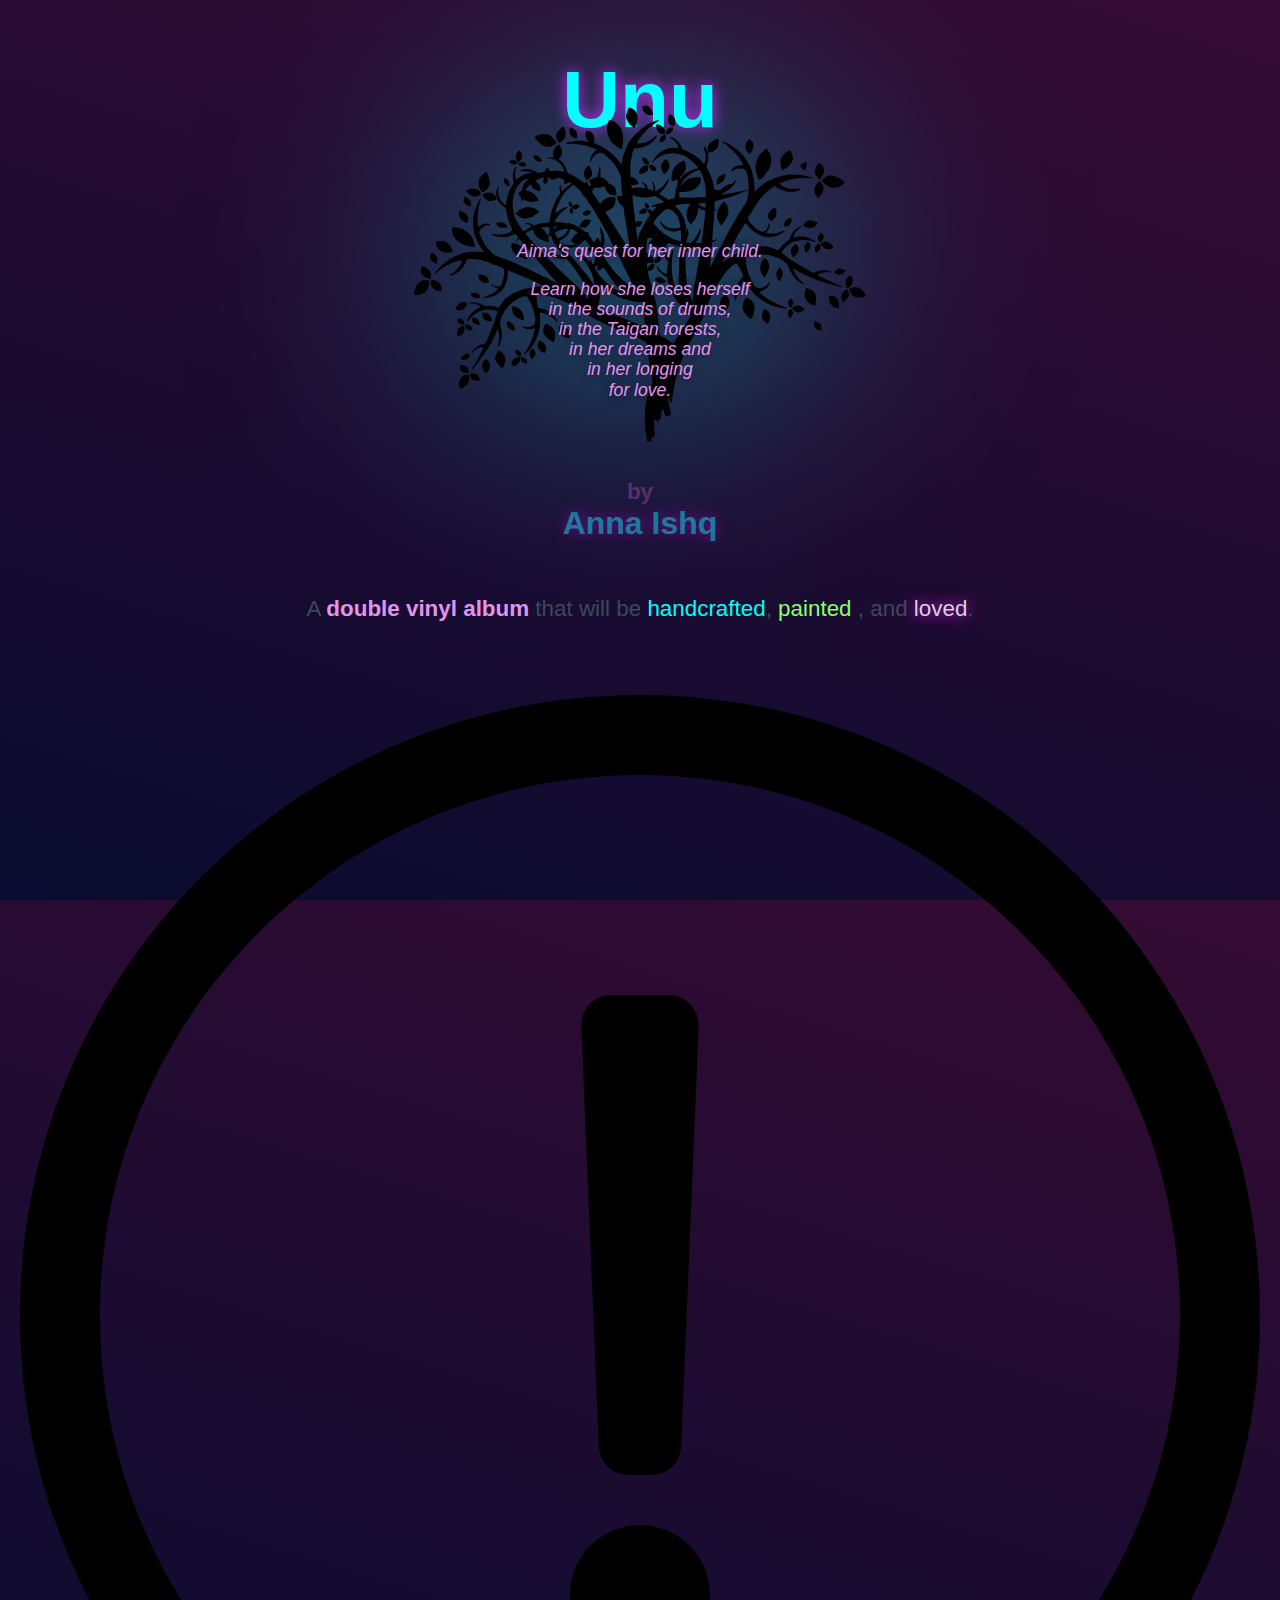
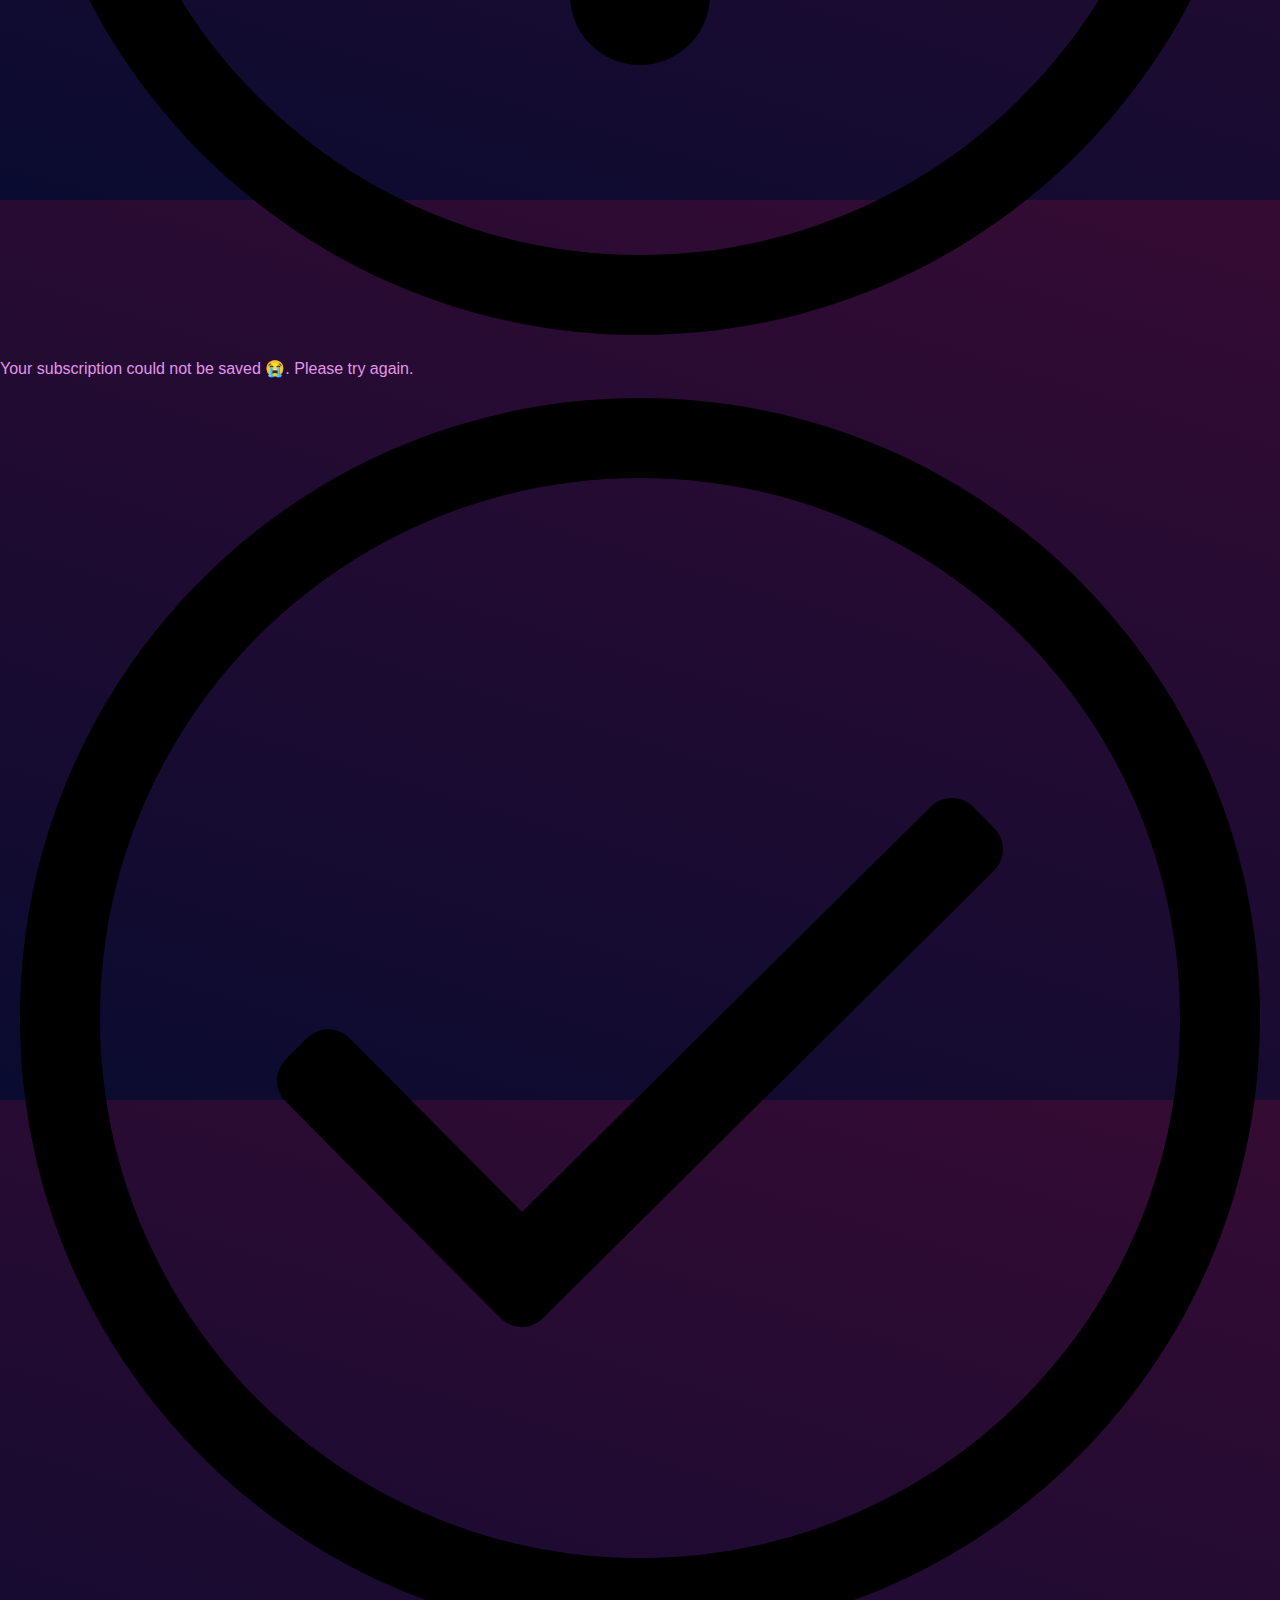
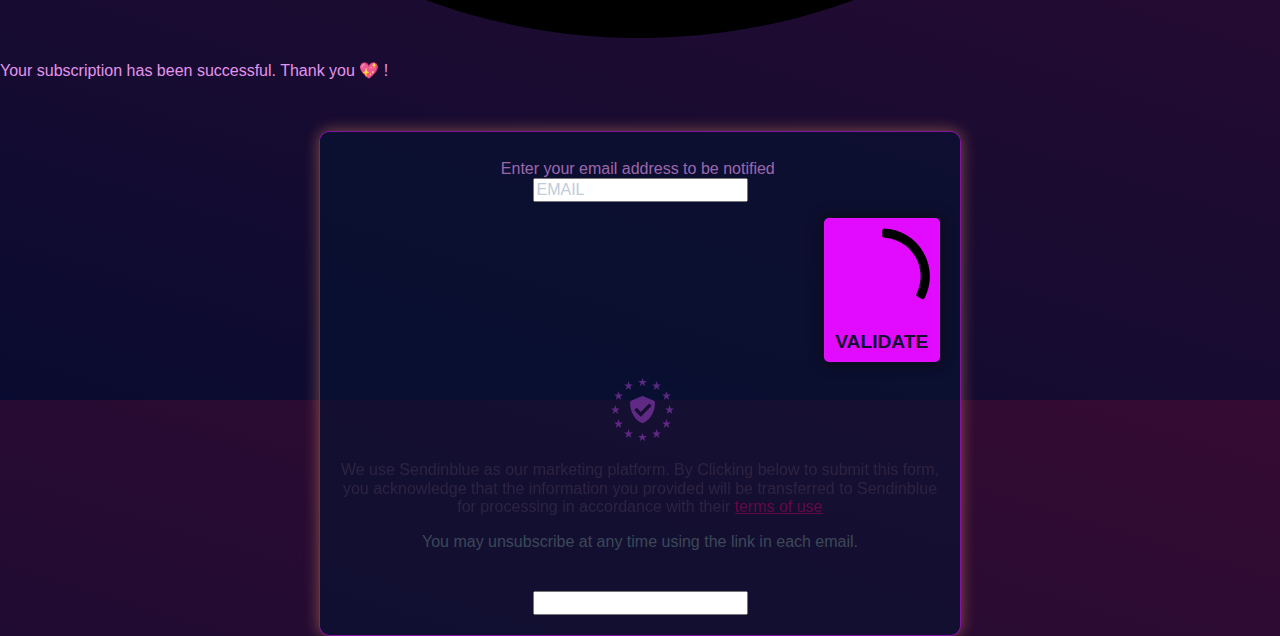
==== commit 80e90d7f: "remove confirmation email" ====
--- a/docs/index.html
+++ b/docs/index.html
@@ -61,13 +61,13 @@
         <div></div>
         <div id="sib-container" class="what sib-container--large sib-container--vertical">
           <form id="sib-form" method="POST"
-            action="https://6066d3c8.sibforms.com/serve/[base64]"
+            action="https://6066d3c8.sibforms.com/serve/[base64]"
             data-type="subscription">
             <div>
               <div class="sib-input sib-form-block">
                 <div class="form__entry entry_block">
                   <div class="form__label-row ">
-                    <label class="entry__label" for="EMAIL" data-required="*">Enter your email address to be
+                    <label class="entry__label" for="EMAIL" data-required=" ">Enter your email address to be
                       notified&nbsp;</label>
 
                     <div class="entry__field">
--- a/docs/style.css
+++ b/docs/style.css
@@ -168,6 +168,7 @@
 
 #sib-form .entry__label {
   display: inline;
+  color: #e296ebad;
 }
 
 #sib-form .sib-form-block.validate {
@@ -217,7 +218,11 @@
   margin: 0 auto;
 }
 
-@media (min-width:320px)  { 
+html {
+  font-size: 12px;
+}
+
+@media (min-width:500px)  { 
   html {
     font-size: 32px;
   }
@@ -245,7 +250,8 @@
   }
 }
 
-@media (min-device-width:992px) {
+/* @media (min-width:992px) { */
+@media (min-device-width:992px) and (min-width:500px) {
   html {
     font-size: 16px;
   }
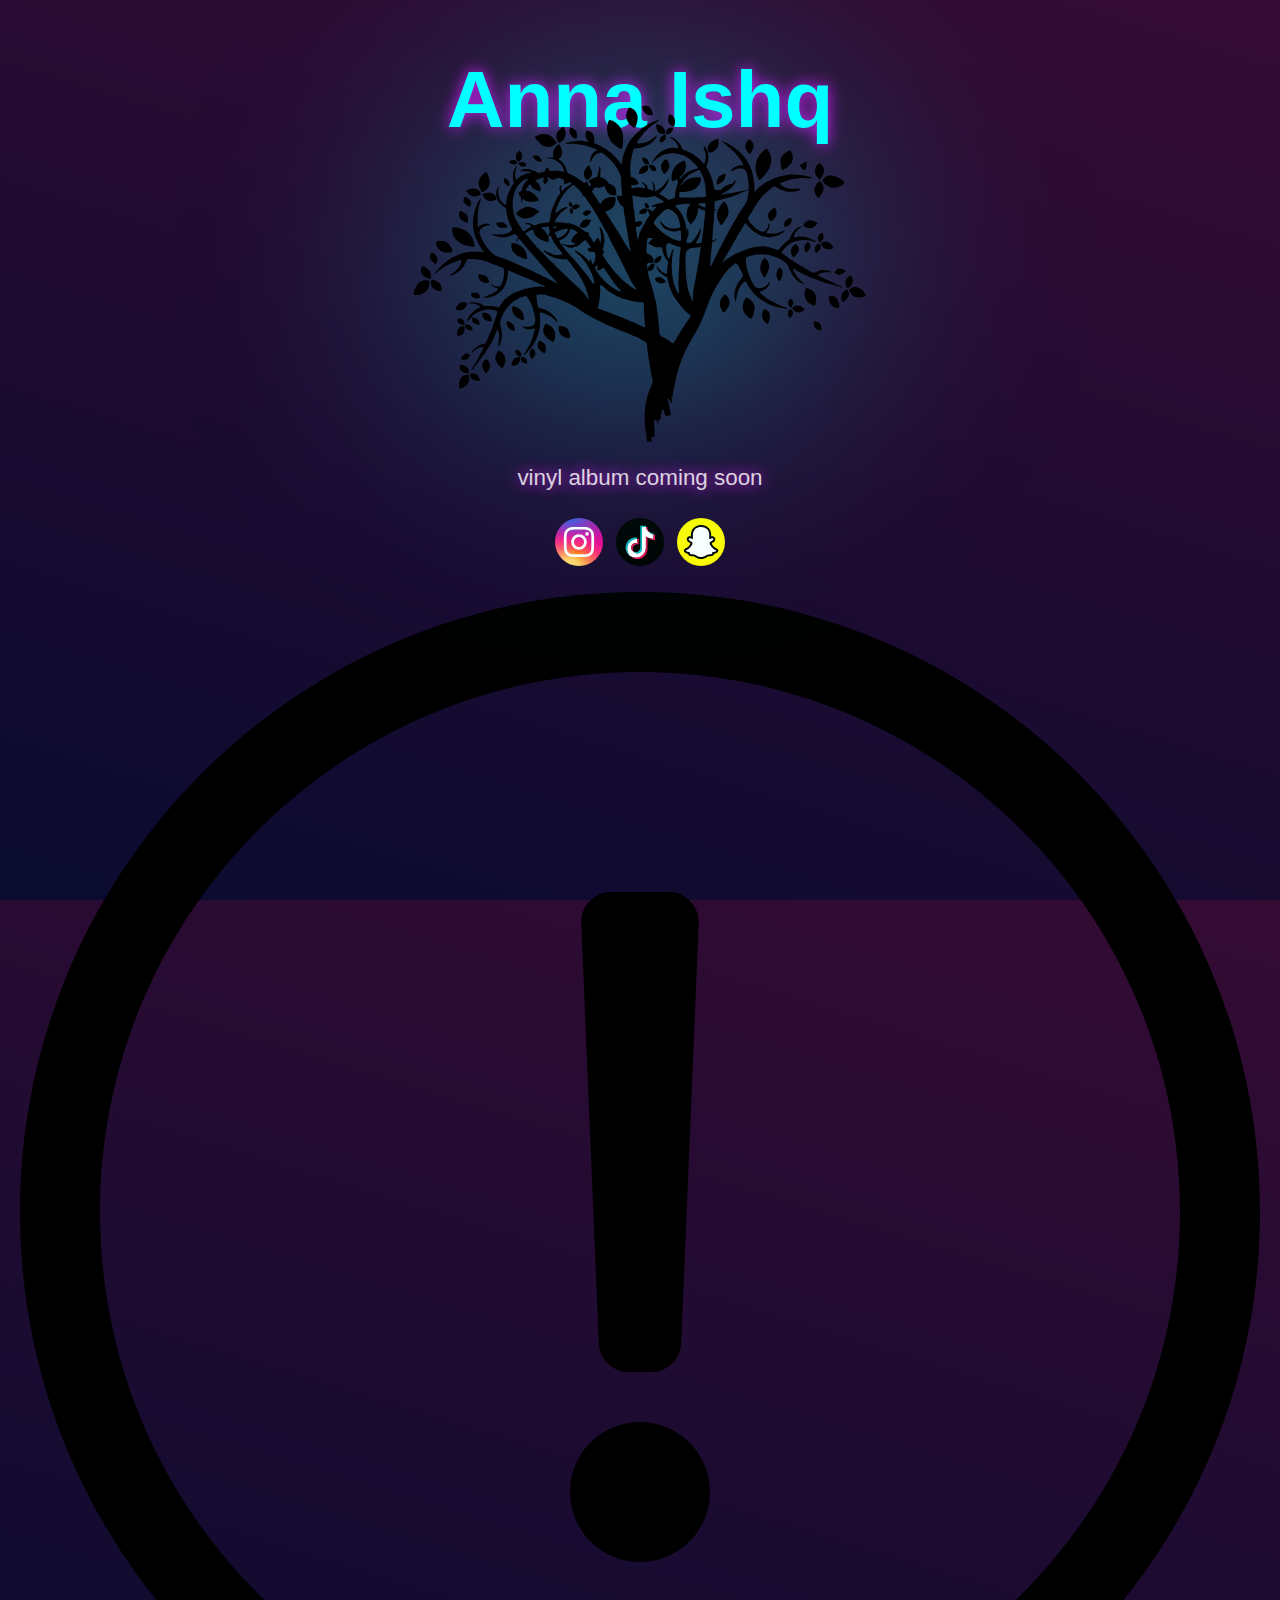
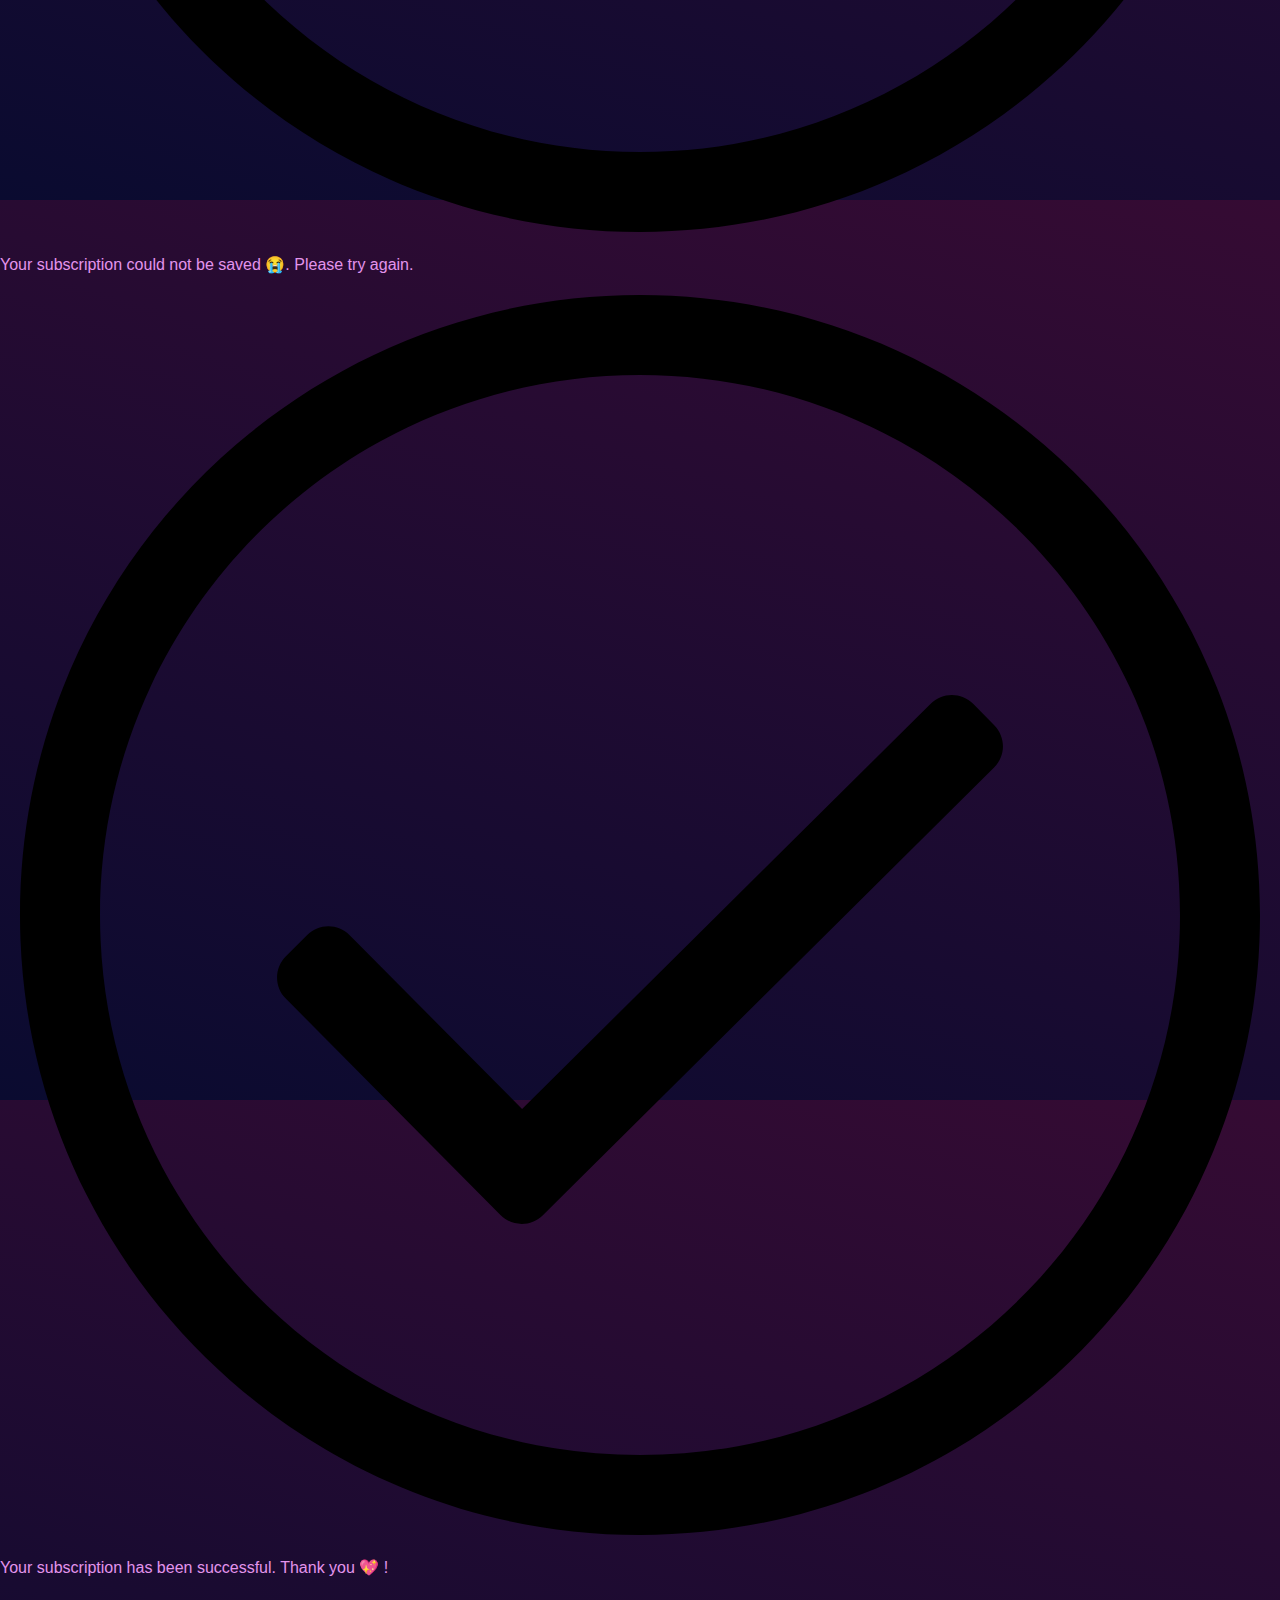
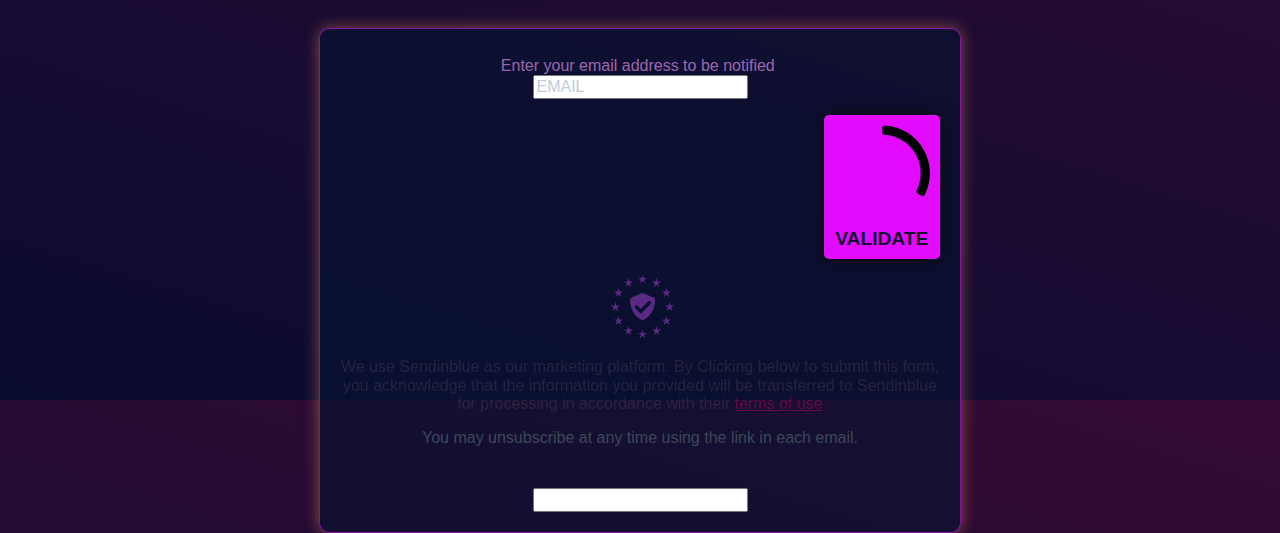
==== commit e237e43f: "simpler, social links" ====
--- a/docs/index.html
+++ b/docs/index.html
@@ -9,28 +9,43 @@
 
 <body>
   <div id='article'>
-    <h1 class='album'>Unu</h1>
+    <h1 class='album'>Anna Ishq</h1>
     <div class='album-desc'>
       <img class='tree' src='tree.svg' />
       <div class='story'>
-        <p>Aima's quest for her inner child.</p>
-        <p>Learn how she loses herself
-          in the sounds of drums,
-          in the Taigan forests,
-          in her dreams and
-          in her longing
-          for love.
-        </p>
+        <div class='what'>
+          <span class='loved'>vinyl album coming soon</span>
+        </div>
       </div>
     </div>
-    <h2 class='band'>by<br /><b>Anna Ishq</b></h2>
 
-    <p class='what'>
-      A <b>double vinyl album</b> that will be
+    <div id='social'>
+      <div class='buttons'>
+
+        <div class='button insta'>
+          <a href='https://www.instagram.com/annaishq/'>
+            <img alt='@annaishq instagram link' src='assets/insta.svg' />
+          </a>
+        </div>
+        <div class='button tiktok'>
+          <a href='https://www.tiktok.com/@annaishq'>
+            <img alt='@annaishq tiktok link' src='assets/tiktok.svg' />
+          </a>
+        </div>
+        <div class='button snapshat'>
+          <a href='https://www.snapchat.com/add/annaishq'>
+            <img alt='@annaishq snapshat link' src='assets/snap.svg' />
+          </a>
+        </div>
+      </div>
+    </div>
+    <!-- h2 class='band'>by<br /><b>Anna Ishq</b></h2 -->
+
+    <!-- p class='what'>
       <span class='hand'>handcrafted</span>,
       <span class='paint'>painted</span>
       , and <span class='loved'>loved</span>.
-    </p>
+    </p -->
     <!-- SENDINBLUE -->
 
     <div id='connect' class="sib-form">
--- a/docs/style.css
+++ b/docs/style.css
@@ -23,7 +23,7 @@
 
 div.album-desc .story {
   position:absolute;
-  top:6rem;
+  top: 20rem;
   left: 0;
   right: 0;
 }
@@ -206,8 +206,9 @@
 div.album-desc {
   position: relative;
   max-width: 80%;
-  margin: -8.5rem auto 1rem auto;
+  margin: -8.5rem auto 0 auto;
   width: 100%;
+  height: 21rem;
   padding-top: 2rem;
   padding-bottom: 2rem;
 }
@@ -250,6 +251,22 @@
   }
 }
 
+/* social */
+#social {
+  display: table;
+  margin: auto;
+}
+
+#social .buttons {
+  display: flex;
+  flex-direction: row;
+}
+#social .button {
+  margin: 0.4rem;
+  width: 3rem;
+  height: 3rem;
+}
+
 /* @media (min-width:992px) { */
 @media (min-device-width:992px) and (min-width:500px) {
   html {
@@ -268,9 +285,19 @@
     display: table;
   }
 
+  div.album-desc {
+    position: relative;
+    max-width: 80%;
+    margin: -8.5rem auto 0 auto;
+    width: 100%;
+    height: 24rem;
+    padding-top: 2rem;
+    padding-bottom: 2rem;
+  }
+
   div.album-desc .story {
     position:absolute;
-    top:10rem;
+    top: 22rem;
   }
 
   #connect {
